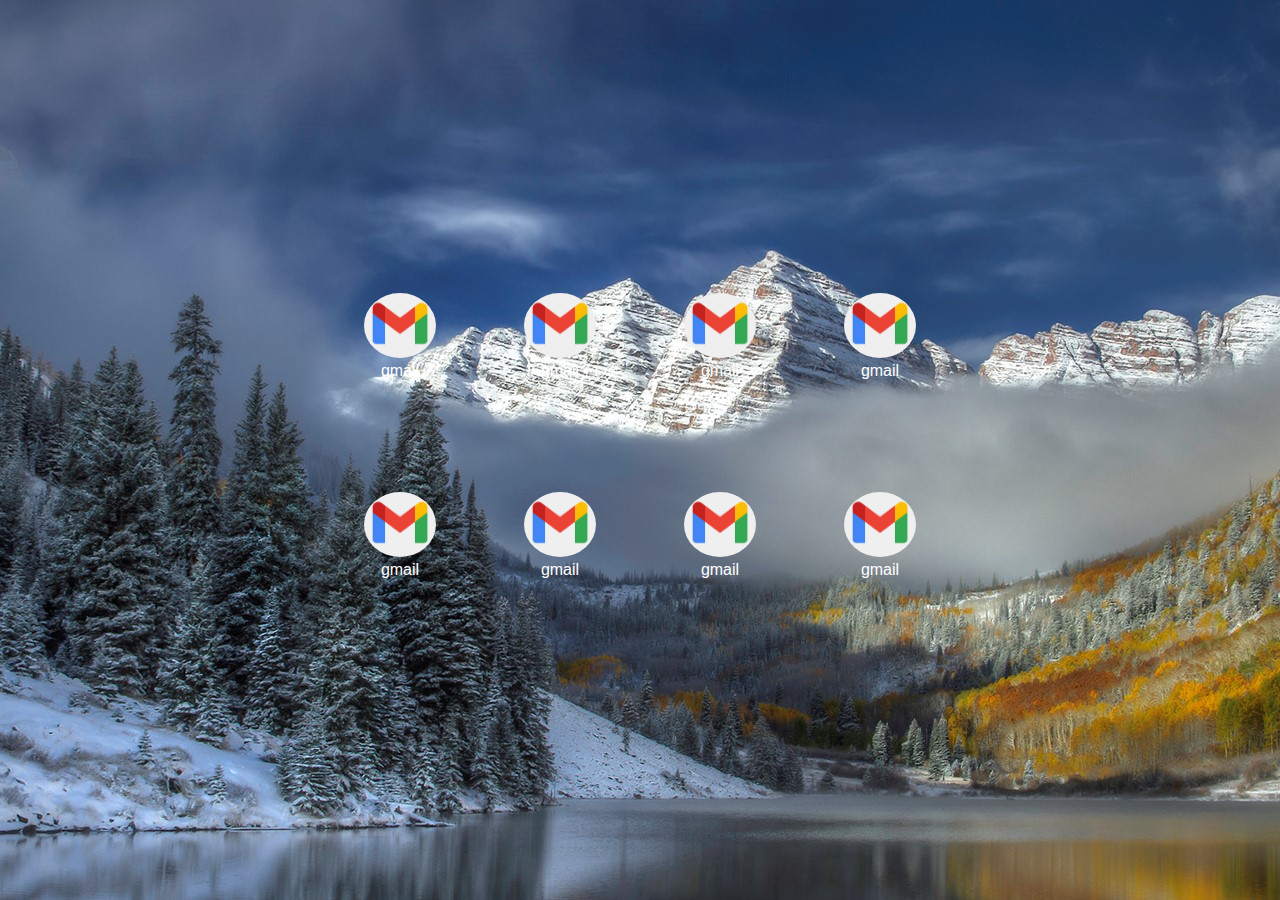
==== new_tab.html @ 5a0abb4a "add extra icon on first row" ====
<!DOCTYPE html>
<html>
    <head>
        <meta charset="utf-8">
        <title>New Tab</title>
        <link rel="stylesheet" href="new_tab.css">
    </head>
    <body background="generic_background.jpg">
        <div class="container">
            <div class="first-icon-row">
                <div class="icon-container">
                    <form class="form 1" action="https://mail.google.com/mail/u/0/#inbox">
                        <button class="btn" id="btn-1" type="submit">
                            <img class="btn-image" src="gmail.ico" alt="gmail icon">
                            <span class="sr-only">Link to favorite site</span>
                        </button>
                        <p class="btn-legend">gmail</p>
                    </form>
                </div>
                <div class="icon-container">
                    <form class="form 1" action="https://mail.google.com/mail/u/0/#inbox">
                        <button class="btn" id="btn-1" type="submit">
                            <img class="btn-image" src="gmail.ico" alt="gmail icon">
                            <span class="sr-only">Link to favorite site</span>
                        </button>
                        <p class="btn-legend">gmail</p>
                    </form>
                </div>
                <div class="icon-container">
                    <form action="https://mail.google.com/mail/u/0/#inbox">
                        <button class="btn" type="submit">
                            <img class="btn-image" src="gmail.ico" alt="gmail icon">
                            <span class="sr-only">Link to favorite site</span>
                        </button>
                        <p class="btn-legend">gmail</p>
                    </form>
                </div>
                <div class="icon-container">
                    <form action="https://mail.google.com/mail/u/0/#inbox">
                        <button class="btn" type="submit">
                            <img class="btn-image" src="gmail.ico" alt="gmail icon">
                            <span class="sr-only">Link to favorite site</span>
                        </button>
                        <p class="btn-legend">gmail</p>
                    </form>
                </div>
            </div>
            <div class="second-icon-row">
                <div class="icon-container">
                    <form action="https://mail.google.com/mail/u/0/#inbox">
                        <button class="btn" type="submit">
                            <img class="btn-image" src="gmail.ico" alt="gmail icon">
                            <span class="sr-only">Link to favorite site</span>
                        </button>
                        <p class="btn-legend">gmail</p>
                    </form>
                </div>
                <div class="icon-container">
                    <form action="https://mail.google.com/mail/u/0/#inbox">
                        <button class="btn" type="submit">
                            <img class="btn-image" src="gmail.ico" alt="gmail icon">
                            <span class="sr-only">Link to favorite site</span>
                        </button>
                        <p class="btn-legend">gmail</p>
                    </form>
                </div>
                <div class="icon-container">
                    <form action="https://mail.google.com/mail/u/0/#inbox">
                        <button class="btn" type="submit">
                            <img class="btn-image" src="gmail.ico" alt="gmail icon">
                            <span class="sr-only">Link to favorite site</span>
                        </button>
                        <p class="btn-legend">gmail</p>
                    </form>
                </div>
                <div class="icon-container">
                    <form action="https://mail.google.com/mail/u/0/#inbox">
                        <button class="btn" type="submit">
                            <img class="btn-image" src="gmail.ico" alt="gmail icon">
                            <span class="sr-only">Link to favorite site</span>
                        </button>
                        <p class="btn-legend">gmail</p>
                    </form>
                </div>
            </div>
        </div>

        <script src="new_tab_icon.js"></script>
    </body>
</html>
---- new_tab.css ----
html, body {
    margin: 0%;
    height: 100%;
    display: flex;
    flex-direction: column;
    overflow-x: hidden;
}

.container {
    width: 50%;
    height: 30%;
    position: absolute;
    top: 50%;
    left: 50%;
    transform: translate(-55%, -70%);
}

.first-icon-row {
    width: 100%;
    height: 50%;
    display: flex;
    padding: 5%;
    justify-content: center;
    align-content: center;
    flex-direction: row;
}

.second-icon-row {
    width: 100%;
    height: 50%;
    display: flex;
    padding: 5%;
    justify-content: center;
    align-content: center;
    flex-direction: row;
}

.icon-container {
    width: 100%;
    height: 50%;
    display: flex;    
    justify-content: center;
    align-content: center;
    box-sizing: border-box;
}

.btn {
    border-radius: 50%;
    border-style: hidden;
    cursor: pointer;
}

.btn-image {
    width: 60px;
    height: 60px;
}

.btn-legend {
    font-family: 'Trebuchet MS', 'Lucida Sans Unicode', 'Lucida Grande', 'Lucida Sans', Arial, sans-serif;
    color: white;
    text-align: center;
    margin-top: 5%;
}

/*
* Visually hidden content for screen readers
*/
.sr-only:not(:focus):not(:active) {
    clip: rect(0 0 0 0); 
    clip-path: inset(100%); 
    height: 1px; 
    overflow: hidden; 
    position: absolute; 
    white-space: nowrap; 
    width: 1px;
}
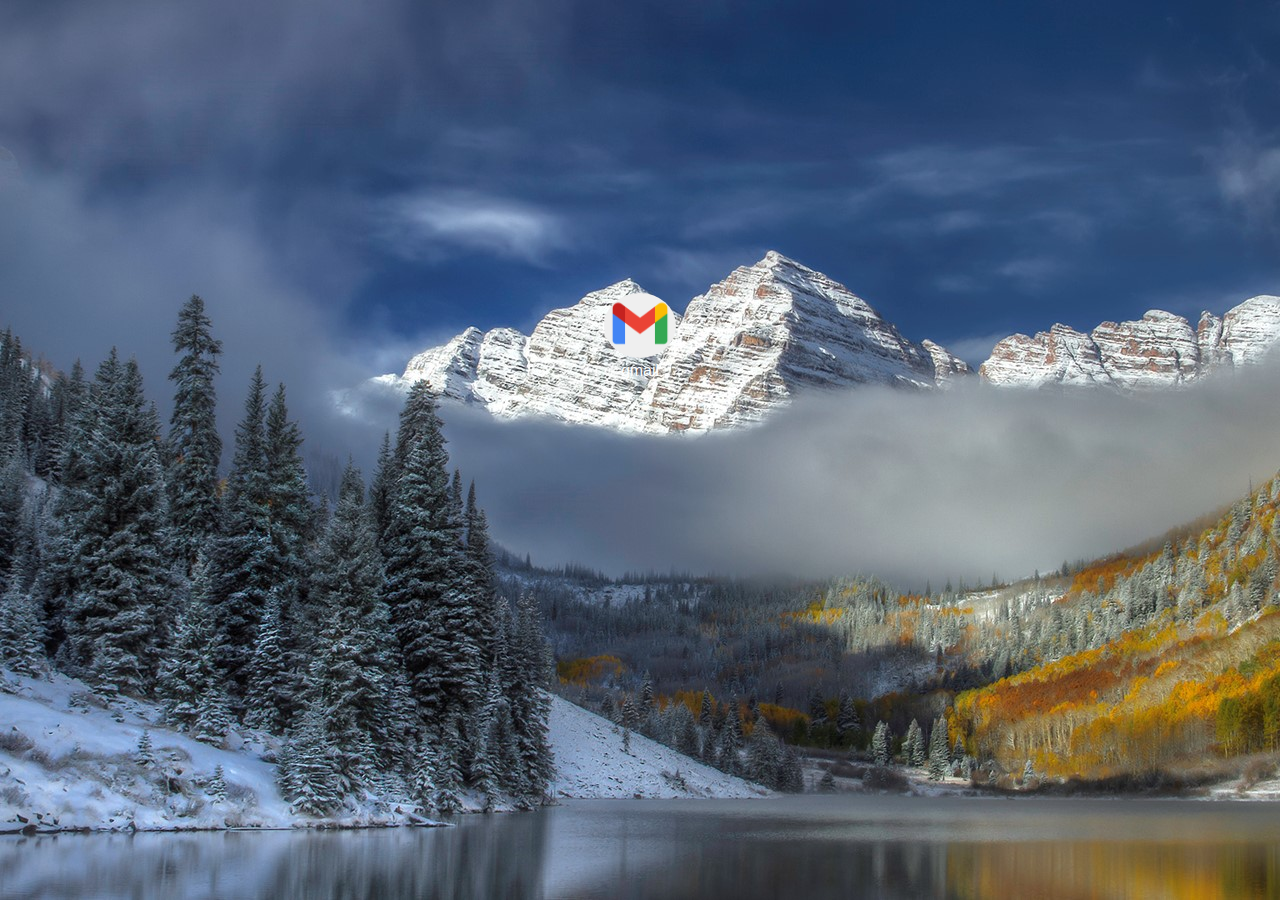
==== commit 2b71fef1: "erase repetitive code for icons. This is to later use JS to display them more effectively" ====
--- a/new_tab.html
+++ b/new_tab.html
@@ -6,38 +6,11 @@
         <link rel="stylesheet" href="new_tab.css">
     </head>
     <body background="generic_background.jpg">
-        <div class="container">
+        <div class="container" id="container">
             <div class="first-icon-row">
                 <div class="icon-container">
-                    <form class="form 1" action="https://mail.google.com/mail/u/0/#inbox">
+                    <form class="btnForm" id="icon1" action="https://mail.google.com/mail/u/0/#inbox">
                         <button class="btn" id="btn-1" type="submit">
-                            <img class="btn-image" src="gmail.ico" alt="gmail icon">
-                            <span class="sr-only">Link to favorite site</span>
-                        </button>
-                        <p class="btn-legend">gmail</p>
-                    </form>
-                </div>
-                <div class="icon-container">
-                    <form class="form 1" action="https://mail.google.com/mail/u/0/#inbox">
-                        <button class="btn" id="btn-1" type="submit">
-                            <img class="btn-image" src="gmail.ico" alt="gmail icon">
-                            <span class="sr-only">Link to favorite site</span>
-                        </button>
-                        <p class="btn-legend">gmail</p>
-                    </form>
-                </div>
-                <div class="icon-container">
-                    <form action="https://mail.google.com/mail/u/0/#inbox">
-                        <button class="btn" type="submit">
-                            <img class="btn-image" src="gmail.ico" alt="gmail icon">
-                            <span class="sr-only">Link to favorite site</span>
-                        </button>
-                        <p class="btn-legend">gmail</p>
-                    </form>
-                </div>
-                <div class="icon-container">
-                    <form action="https://mail.google.com/mail/u/0/#inbox">
-                        <button class="btn" type="submit">
                             <img class="btn-image" src="gmail.ico" alt="gmail icon">
                             <span class="sr-only">Link to favorite site</span>
                         </button>
@@ -46,45 +19,14 @@
                 </div>
             </div>
             <div class="second-icon-row">
-                <div class="icon-container">
-                    <form action="https://mail.google.com/mail/u/0/#inbox">
-                        <button class="btn" type="submit">
-                            <img class="btn-image" src="gmail.ico" alt="gmail icon">
-                            <span class="sr-only">Link to favorite site</span>
-                        </button>
-                        <p class="btn-legend">gmail</p>
-                    </form>
-                </div>
-                <div class="icon-container">
-                    <form action="https://mail.google.com/mail/u/0/#inbox">
-                        <button class="btn" type="submit">
-                            <img class="btn-image" src="gmail.ico" alt="gmail icon">
-                            <span class="sr-only">Link to favorite site</span>
-                        </button>
-                        <p class="btn-legend">gmail</p>
-                    </form>
-                </div>
-                <div class="icon-container">
-                    <form action="https://mail.google.com/mail/u/0/#inbox">
-                        <button class="btn" type="submit">
-                            <img class="btn-image" src="gmail.ico" alt="gmail icon">
-                            <span class="sr-only">Link to favorite site</span>
-                        </button>
-                        <p class="btn-legend">gmail</p>
-                    </form>
-                </div>
-                <div class="icon-container">
-                    <form action="https://mail.google.com/mail/u/0/#inbox">
-                        <button class="btn" type="submit">
-                            <img class="btn-image" src="gmail.ico" alt="gmail icon">
-                            <span class="sr-only">Link to favorite site</span>
-                        </button>
-                        <p class="btn-legend">gmail</p>
-                    </form>
-                </div>
             </div>
+            <script>
+                // function to execute after icon editing form is submitted
+                function editIcon(form) {
+                    console.log("heeey");
+                }
+            </script>
         </div>
-
-        <script src="new_tab_icon.js"></script>
+        <script src="icon.js"></script>
     </body>
 </html>
--- a/new_tab.css
+++ b/new_tab.css
@@ -63,6 +63,19 @@
     margin-top: 5%;
 }
 
+
+.edit_form {
+    position: absolute;
+    top: -200px;
+    background-color: rgb(255, 255, 255);
+    padding: 2%;
+    border-radius: 2%;
+}
+
+#image_upload {
+    opacity: 0;
+}
+
 /*
 * Visually hidden content for screen readers
 */
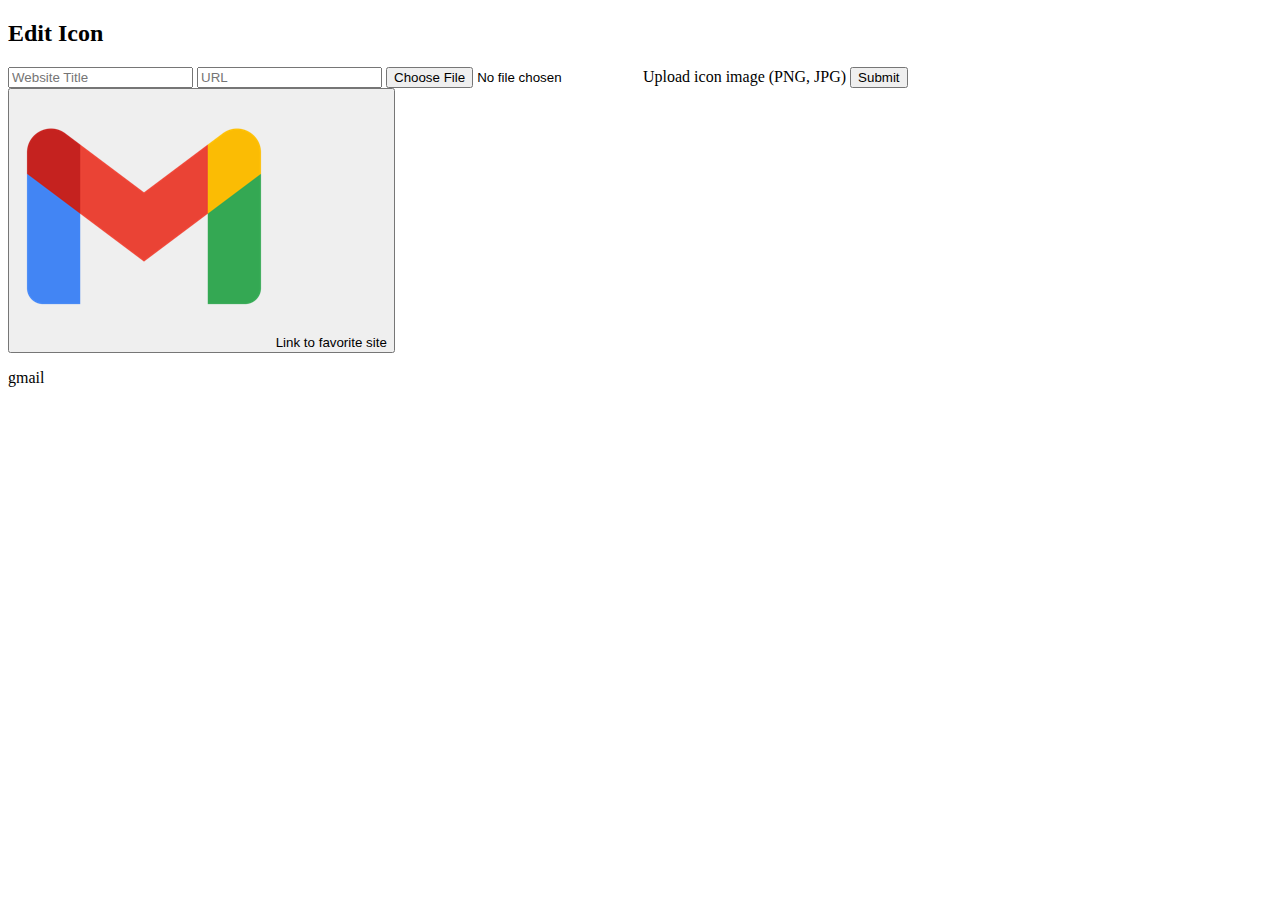
==== commit 7991f304: "change CSS, image and JS path" ====
--- a/new_tab.html
+++ b/new_tab.html
@@ -3,10 +3,20 @@
     <head>
         <meta charset="utf-8">
         <title>New Tab</title>
-        <link rel="stylesheet" href="new_tab.css">
+        <link rel="stylesheet" href="./CSS/new_tab.css">
     </head>
-    <body background="generic_background.jpg">
+    <body background="./Icons/generic_background.jpg">
         <div class="container" id="container">
+            <div id="edit_form">
+                <form id="icon_edit_form" class="" onsubmit="editIcon(event, class)">
+                    <h2>Edit Icon</h2>
+                    <input type="text" name="Website Title" maxlength="14" placeholder="Website Title">
+                    <input id="url_input" type="url" name="Website URL" placeholder="URL">
+                    <input type="file" id="image_upload" name="Icon" accept="image/png, image/jpeg">
+                    <label for="image_upload">Upload icon image (PNG, JPG)</label>
+                    <input type="submit" name="Submit form">
+                </form>
+            </div>
             <div class="first-icon-row">
                 <div class="icon-container">
                     <form class="btnForm" id="icon1" action="https://mail.google.com/mail/u/0/#inbox">
@@ -22,11 +32,26 @@
             </div>
             <script>
                 // function to execute after icon editing form is submitted
-                function editIcon(form) {
-                    console.log("heeey");
+                function editIcon(event, identifier) {
+                    event.preventDefault();
+
+                    console.log(id);
+
+                    // edit pressed button
+                    const pressedButton = document.getElementById(identifier);
+                    const newURL = document.getElementById("url_input").value;
+                    console.log("value is", newURL);
+
+                    pressedButton.action = newURL;
+
+                    // hide form after submit and return ID to default
+                    const formDiv = document.getElementById("edit_form");
+                    formDiv.style.display = 'none';
+
+                    
                 }
             </script>
         </div>
-        <script src="icon.js"></script>
+        <script src="./JS/icon.js"></script>
     </body>
 </html>
